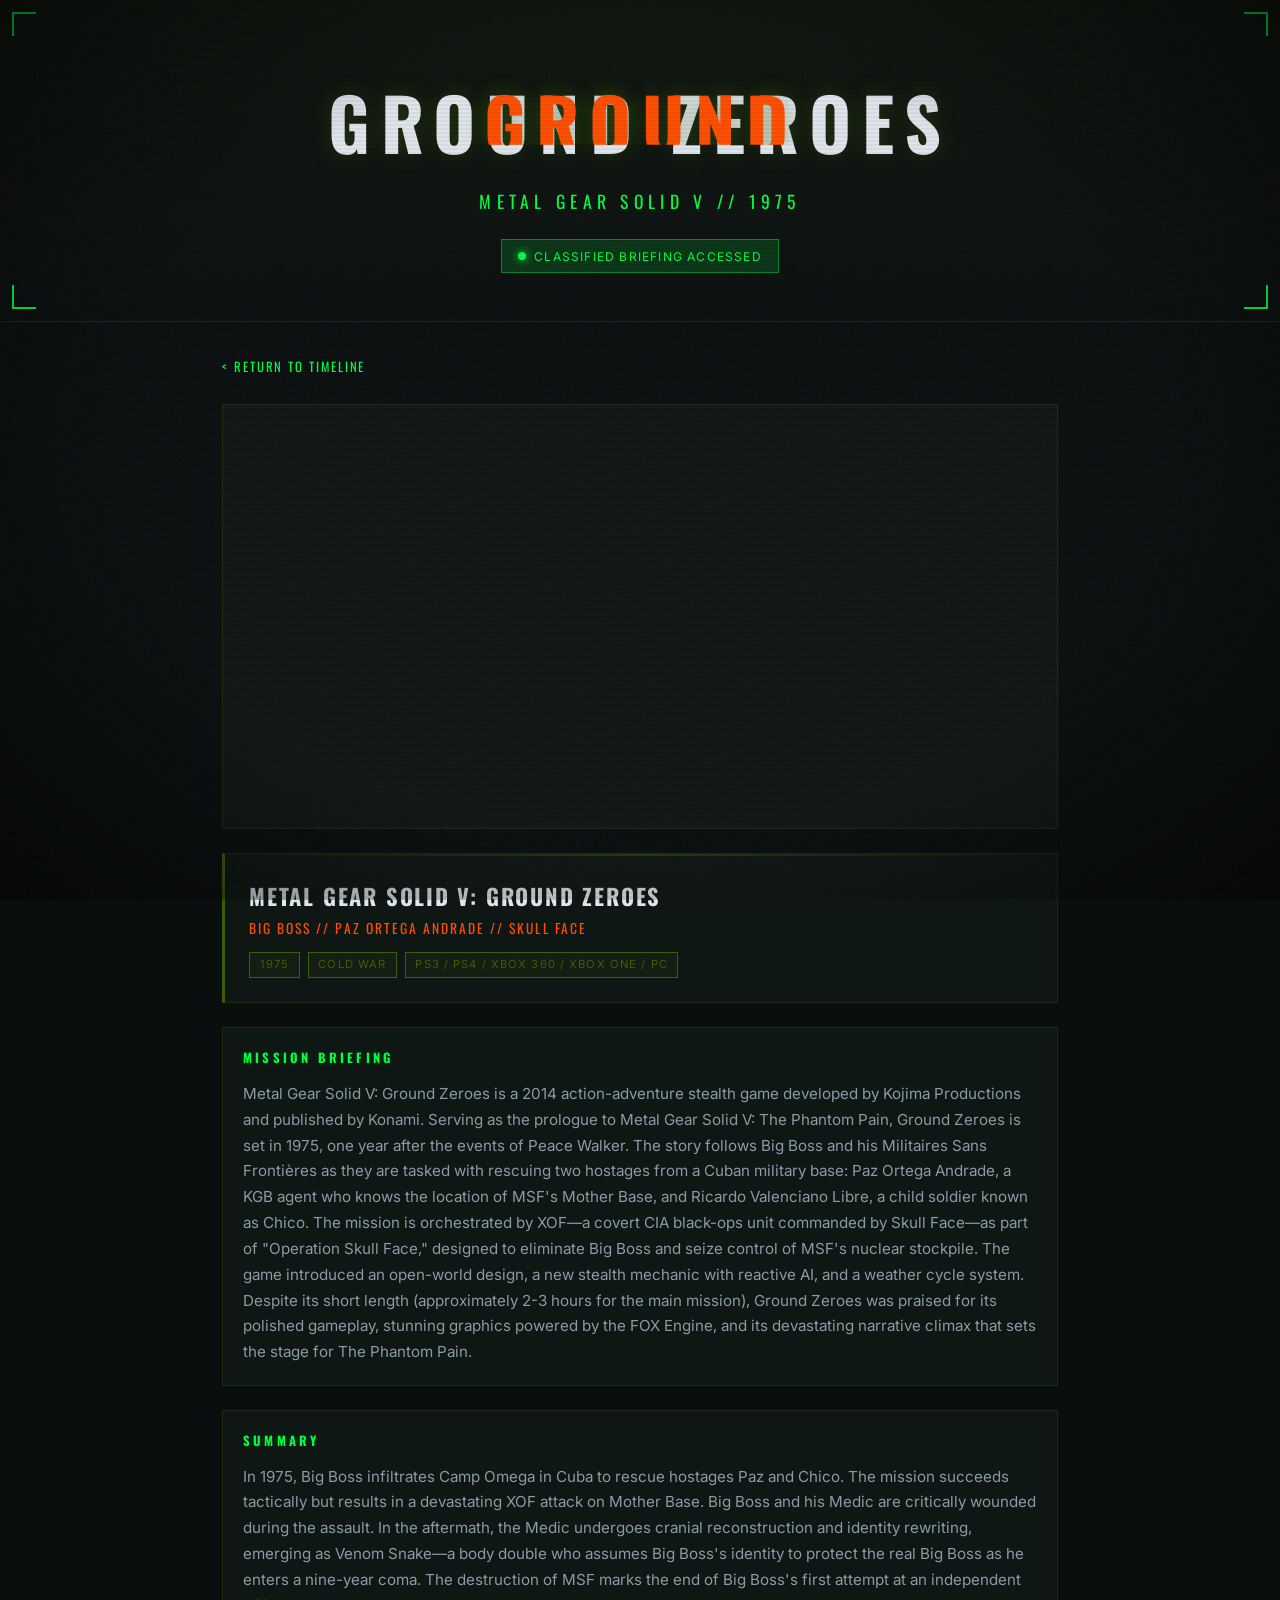
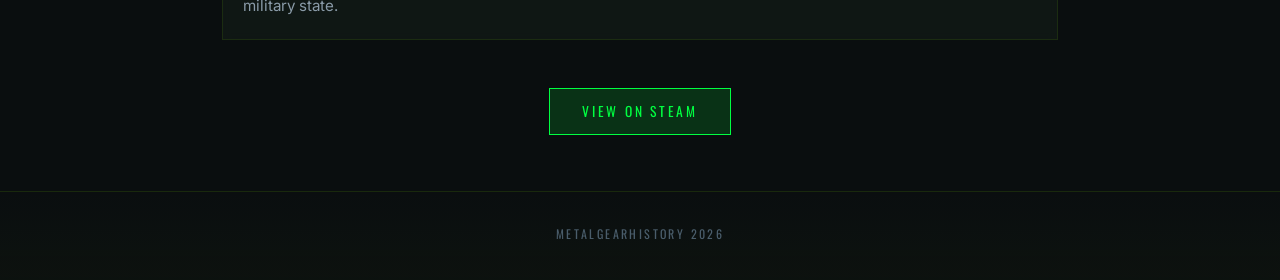
==== games/ground-zeroes.html @ 59a341e4 "Update Commit" ====
<!DOCTYPE html>
<html lang="en">
<head>
    <meta charset="UTF-8">
    <meta name="viewport" content="width=device-width, initial-scale=1.0">
    <title>Metal Gear Solid V: Ground Zeroes — MetalGearHistory</title>
    <link rel="preconnect" href="https://fonts.googleapis.com">
    <link rel="preconnect" href="https://fonts.gstatic.com" crossorigin>
    <link href="https://fonts.googleapis.com/css2?family=Oswald:wght@400;500;700&family=Inter:wght@300;400;600&display=swap" rel="stylesheet">
    <link rel="stylesheet" href="../styles.css">
</head>
<body>
    <div class="scanlines"></div>
    <div class="noise"></div>
    <div class="vignette"></div>

    <header class="hud-header" role="banner">
        <div class="hud-header__corner hud-header__corner--tl"></div>
        <div class="hud-header__corner hud-header__corner--tr"></div>
        <div class="hud-header__corner hud-header__corner--bl"></div>
        <div class="hud-header__corner hud-header__corner--br"></div>
        <div class="hud-header__content">
            <h1 class="hud-header__title" data-text="GROUND ZEROES">GROUND ZEROES</h1>
            <p class="hud-header__subtitle">METAL GEAR SOLID V // 1975</p>
            <div class="hud-header__status">
                <span class="status-dot"></span>
                <span class="status-text">CLASSIFIED BRIEFING ACCESSED</span>
            </div>
        </div>
    </header>

    <main class="game-page" role="main">
        <div class="game-page__back">
            <a href="../index.html" class="hud-link">&lt; RETURN TO TIMELINE</a>
        </div>

        <div class="game-page__content">
            <div class="game-page__trailer">
                <iframe width="100%" height="400" src="https://www.youtube.com/embed/haMLxLbN2WI" title="Metal Gear Solid V: Ground Zeroes Trailer" frameborder="0" allow="accelerometer; autoplay; clipboard-write; encrypted-media; gyroscope; picture-in-picture" allowfullscreen loading="lazy"></iframe>
            </div>

            <div class="knowledge-card">
                <h2 class="knowledge-card__title">Metal Gear Solid V: Ground Zeroes</h2>
                <p class="knowledge-card__operatives">Big Boss // Paz Ortega Andrade // Skull Face</p>
                <div class="knowledge-card__meta">
                    <span class="meta-tag meta-tag--primary">1975</span>
                    <span class="meta-tag meta-tag--primary">Cold War</span>
                    <span class="meta-tag meta-tag--primary">PS3 / PS4 / Xbox 360 / Xbox One / PC</span>
                </div>
            </div>

            <div class="game-page__section">
                <h3 class="game-page__section-title">MISSION BRIEFING</h3>
                <p class="game-page__section-text">
                    Metal Gear Solid V: Ground Zeroes is a 2014 action-adventure stealth game developed by Kojima Productions and published by Konami. Serving as the prologue to Metal Gear Solid V: The Phantom Pain, Ground Zeroes is set in 1975, one year after the events of Peace Walker. The story follows Big Boss and his Militaires Sans Frontières as they are tasked with rescuing two hostages from a Cuban military base: Paz Ortega Andrade, a KGB agent who knows the location of MSF's Mother Base, and Ricardo Valenciano Libre, a child soldier known as Chico. The mission is orchestrated by XOF—a covert CIA black-ops unit commanded by Skull Face—as part of "Operation Skull Face," designed to eliminate Big Boss and seize control of MSF's nuclear stockpile. The game introduced an open-world design, a new stealth mechanic with reactive AI, and a weather cycle system. Despite its short length (approximately 2-3 hours for the main mission), Ground Zeroes was praised for its polished gameplay, stunning graphics powered by the FOX Engine, and its devastating narrative climax that sets the stage for The Phantom Pain.
                </p>
            </div>

            <div class="game-page__section">
                <h3 class="game-page__section-title">SUMMARY</h3>
                <p class="game-page__section-text">
                    In 1975, Big Boss infiltrates Camp Omega in Cuba to rescue hostages Paz and Chico. The mission succeeds tactically but results in a devastating XOF attack on Mother Base. Big Boss and his Medic are critically wounded during the assault. In the aftermath, the Medic undergoes cranial reconstruction and identity rewriting, emerging as Venom Snake—a body double who assumes Big Boss's identity to protect the real Big Boss as he enters a nine-year coma. The destruction of MSF marks the end of Big Boss's first attempt at an independent military state.
                </p>
            </div>

            <div class="game-page__steam">
                <a href="https://store.steampowered.com/app/311340" target="_blank" rel="noopener noreferrer" class="steam-btn">
                    VIEW ON STEAM
                </a>
            </div>
        </div>
    </main>

    <footer class="hud-footer" role="contentinfo">
        <div class="hud-footer__content">
            <p class="hud-footer__text">MetalGearHistory 2026</p>
        </div>
    </footer>

    <script src="../script.js"></script>
</body>
</html>
---- styles.css ----
:root {
  --bg-primary: #0a0e0f;
  --bg-secondary: #111916;
  --bg-card: rgba(17, 25, 22, 0.85);
  --primary: #3a5f0b;
  --primary-glow: rgba(58, 95, 11, 0.4);
  --accent: #ff4d00;
  --accent-glow: rgba(255, 77, 0, 0.3);
  --hud-green: #00ff41;
  --hud-green-dim: rgba(0, 255, 65, 0.15);
  --text-primary: #e0e6ed;
  --text-secondary: #8a9ba8;
  --text-muted: #4a5d6b;
  --border: rgba(58, 95, 11, 0.3);
  --border-bright: rgba(0, 255, 65, 0.4);
  --font-heading: 'Oswald', sans-serif;
  --font-body: 'Inter', sans-serif;
  --transition-fast: 0.2s ease;
  --transition-medium: 0.4s ease;
  --transition-slow: 0.8s ease;
}

*, *::before, *::after {
  margin: 0;
  padding: 0;
  box-sizing: border-box;
}

html {
  scroll-behavior: smooth;
  scroll-snap-type: y proximity;
  background: var(--bg-primary);
  color: var(--text-primary);
  font-family: var(--font-body);
  font-size: 16px;
  line-height: 1.6;
}

body {
  min-height: 100vh;
  overflow-x: hidden;
  cursor: crosshair;
}

/* ========== OVERLAYS ========== */
.scanlines {
  position: fixed;
  inset: 0;
  pointer-events: none;
  z-index: 1000;
  background: repeating-linear-gradient(
    0deg,
    transparent,
    transparent 2px,
    rgba(0, 0, 0, 0.15) 2px,
    rgba(0, 0, 0, 0.15) 4px
  );
  opacity: 0.3;
}

.noise {
  position: fixed;
  inset: 0;
  pointer-events: none;
  z-index: 999;
  opacity: 0.05;
  background-image: url("data:image/svg+xml,%3Csvg viewBox='0 0 256 256' xmlns='http://www.w3.org/2000/svg'%3E%3Cfilter id='noise'%3E%3CfeTurbulence type='fractalNoise' baseFrequency='0.9' numOctaves='4' stitchTiles='stitch'/%3E%3C/filter%3E%3Crect width='100%25' height='100%25' filter='url(%23noise)'/%3E%3C/svg%3E");
  background-size: 256px 256px;
}

.vignette {
  position: fixed;
  inset: 0;
  pointer-events: none;
  z-index: 998;
  background: radial-gradient(ellipse at center, transparent 60%, rgba(0, 0, 0, 0.6) 100%);
}

/* ========== CURSOR ========== */
a, button, select, input, .timeline__node, .knowledge-card {
  cursor: crosshair;
}

/* ========== HUD HEADER ========== */
.hud-header {
  position: relative;
  padding: 4rem 2rem 3rem;
  text-align: center;
  background: linear-gradient(180deg, rgba(58, 95, 11, 0.1) 0%, transparent 100%);
  border-bottom: 1px solid var(--border);
  scroll-snap-align: start;
}

.hud-header__corner {
  position: absolute;
  width: 24px;
  height: 24px;
  border-color: var(--hud-green);
  border-style: solid;
  border-width: 0;
}

.hud-header__corner--tl {
  top: 12px; left: 12px;
  border-top-width: 2px;
  border-left-width: 2px;
}
.hud-header__corner--tr {
  top: 12px; right: 12px;
  border-top-width: 2px;
  border-right-width: 2px;
}
.hud-header__corner--bl {
  bottom: 12px; left: 12px;
  border-bottom-width: 2px;
  border-left-width: 2px;
}
.hud-header__corner--br {
  bottom: 12px; right: 12px;
  border-bottom-width: 2px;
  border-right-width: 2px;
}

.hud-header__title {
  font-family: var(--font-heading);
  font-size: clamp(2rem, 6vw, 4.5rem);
  font-weight: 700;
  letter-spacing: 0.15em;
  text-transform: uppercase;
  color: var(--text-primary);
  position: relative;
  display: inline-block;
  text-shadow: 0 0 20px var(--primary-glow);
}

.hud-header__title::before {
  content: attr(data-text);
  position: absolute;
  left: 2px;
  top: 0;
  color: var(--accent);
  clip-path: inset(0 0 65% 0);
  animation: glitch 3s infinite linear alternate-reverse;
}

.hud-header__subtitle {
  font-family: var(--font-heading);
  font-size: clamp(0.75rem, 2vw, 1.1rem);
  letter-spacing: 0.3em;
  color: var(--hud-green);
  margin-top: 0.5rem;
  text-transform: uppercase;
}

.hud-header__status {
  display: inline-flex;
  align-items: center;
  gap: 0.5rem;
  margin-top: 1.5rem;
  padding: 0.4rem 1rem;
  border: 1px solid var(--border-bright);
  background: var(--hud-green-dim);
  font-family: var(--font-body);
  font-size: 0.75rem;
  letter-spacing: 0.1em;
  color: var(--hud-green);
  text-transform: uppercase;
}

.status-dot {
  width: 8px;
  height: 8px;
  border-radius: 50%;
  background: var(--hud-green);
  box-shadow: 0 0 8px var(--hud-green);
  animation: pulse 2s infinite;
}

/* ========== FILTER BAR ========== */
.filter-bar {
  display: flex;
  flex-wrap: wrap;
  gap: 1rem;
  align-items: flex-end;
  justify-content: center;
  padding: 1.5rem 2rem;
  background: rgba(10, 14, 15, 0.9);
  border-bottom: 1px solid var(--border);
  position: sticky;
  top: 0;
  z-index: 100;
  backdrop-filter: blur(8px);
}

.filter-bar__group {
  display: flex;
  flex-direction: column;
  gap: 0.35rem;
  min-width: 140px;
}

.filter-bar__group--search {
  flex: 1;
  min-width: 220px;
  max-width: 400px;
}

.filter-bar__label {
  font-family: var(--font-heading);
  font-size: 0.7rem;
  letter-spacing: 0.2em;
  color: var(--text-muted);
  text-transform: uppercase;
}

.hud-select,
.hud-input {
  background: var(--bg-secondary);
  border: 1px solid var(--border);
  color: var(--text-primary);
  padding: 0.6rem 1rem;
  font-family: var(--font-body);
  font-size: 0.85rem;
  letter-spacing: 0.05em;
  transition: border-color var(--transition-fast), box-shadow var(--transition-fast);
  appearance: none;
  outline: none;
}

.hud-select {
  background-image: url("data:image/svg+xml,%3Csvg xmlns='http://www.w3.org/2000/svg' width='12' height='12' viewBox='0 0 12 12'%3E%3Cpath d='M6 8L1 3h10z' fill='%2300ff41'/%3E%3C/svg%3E");
  background-repeat: no-repeat;
  background-position: right 0.75rem center;
  padding-right: 2rem;
}

.hud-input {
  width: 100%;
}

.hud-select:focus,
.hud-input:focus {
  border-color: var(--hud-green);
  box-shadow: 0 0 0 2px var(--hud-green-dim), inset 0 0 8px var(--hud-green-dim);
}

/* ========== TIMELINE ========== */
.timeline {
  position: relative;
  padding: 2rem 0 4rem;
  scroll-snap-type: y proximity;
}

.timeline__rail {
  position: absolute;
  left: 50%;
  top: 0;
  bottom: 0;
  width: 2px;
  background: linear-gradient(180deg, transparent 0%, var(--primary) 10%, var(--primary) 90%, transparent 100%);
  transform: translateX(-50%);
  opacity: 0.5;
}

.timeline__nodes {
  position: relative;
  max-width: 1200px;
  margin: 0 auto;
  padding: 0 2rem;
  display: flex;
  flex-direction: column;
  gap: 6rem;
}

/* ========== TIMELINE NODE ========== */
.timeline__node {
  position: relative;
  display: grid;
  grid-template-columns: 1fr 1fr;
  gap: 3rem;
  align-items: center;
  opacity: 0;
  transform: translateY(40px);
  transition: opacity var(--transition-slow), transform var(--transition-slow);
  scroll-snap-align: start;
}

.timeline__node.is-visible {
  opacity: 1;
  transform: translateY(0);
}

.timeline__node::before {
  content: '';
  position: absolute;
  left: 50%;
  top: 50%;
  width: 16px;
  height: 16px;
  background: var(--bg-primary);
  border: 2px solid var(--hud-green);
  border-radius: 50%;
  transform: translate(-50%, -50%);
  box-shadow: 0 0 12px var(--hud-green);
  z-index: 2;
  transition: transform var(--transition-fast), box-shadow var(--transition-fast);
}

.timeline__node:hover::before {
  transform: translate(-50%, -50%) scale(1.3);
  box-shadow: 0 0 20px var(--hud-green);
}

.timeline__node:nth-child(even) .knowledge-card {
  order: 2;
}

.timeline__node:nth-child(even) .node-marker {
  order: 1;
}

/* ========== NODE MARKER ========== */
.node-marker {
  display: flex;
  flex-direction: column;
  align-items: center;
  gap: 0.5rem;
  text-align: center;
}

.node-marker__year {
  font-family: var(--font-heading);
  font-size: clamp(2rem, 4vw, 3.5rem);
  font-weight: 700;
  color: var(--hud-green);
  text-shadow: 0 0 15px var(--hud-green-dim);
  letter-spacing: 0.1em;
}

.node-marker__era {
  font-family: var(--font-heading);
  font-size: 0.8rem;
  letter-spacing: 0.25em;
  color: var(--text-secondary);
  text-transform: uppercase;
  padding: 0.3rem 0.8rem;
  border: 1px solid var(--border);
  background: var(--bg-card);
}

/* ========== KNOWLEDGE CARD ========== */
.knowledge-card {
  background: var(--bg-card);
  border: 1px solid var(--border);
  border-left: 3px solid var(--primary);
  padding: 1.5rem;
  position: relative;
  overflow: hidden;
  transition: border-color var(--transition-fast), box-shadow var(--transition-fast);
  backdrop-filter: blur(4px);
}

.knowledge-card::before {
  content: '';
  position: absolute;
  top: 0;
  left: 0;
  right: 0;
  height: 2px;
  background: linear-gradient(90deg, transparent, var(--primary), transparent);
  opacity: 0.5;
}

.knowledge-card:hover {
  border-color: var(--border-bright);
  box-shadow: 0 0 30px var(--primary-glow), inset 0 0 20px rgba(0, 255, 65, 0.03);
}

.knowledge-card__image {
  width: 100%;
  height: 200px;
  object-fit: cover;
  margin-bottom: 1rem;
  border: 1px solid var(--border);
  filter: grayscale(30%) contrast(1.1);
  transition: filter var(--transition-medium);
}

.knowledge-card:hover .knowledge-card__image {
  filter: grayscale(0%) contrast(1.15);
}

.knowledge-card__title {
  font-family: var(--font-heading);
  font-size: 1.4rem;
  font-weight: 700;
  color: var(--text-primary);
  margin-bottom: 0.25rem;
  text-transform: uppercase;
  letter-spacing: 0.08em;
}

.knowledge-card__operatives {
  font-family: var(--font-heading);
  font-size: 0.85rem;
  color: var(--accent);
  letter-spacing: 0.15em;
  text-transform: uppercase;
  margin-bottom: 0.75rem;
}

.knowledge-card__summary {
  font-size: 0.95rem;
  color: var(--text-secondary);
  line-height: 1.7;
  margin-bottom: 1rem;
}

.knowledge-card__meta {
  display: flex;
  flex-wrap: wrap;
  gap: 0.5rem;
}

.meta-tag {
  display: inline-block;
  padding: 0.2rem 0.6rem;
  font-size: 0.7rem;
  letter-spacing: 0.1em;
  text-transform: uppercase;
  border: 1px solid var(--border);
  color: var(--text-muted);
  background: rgba(0, 0, 0, 0.3);
}

.meta-tag--primary {
  border-color: var(--primary);
  color: var(--primary);
  background: rgba(58, 95, 11, 0.1);
}

/* ========== VIEW TOGGLES ========== */
.filter-bar__group--view {
  flex-direction: row;
  align-items: center;
  gap: 0.5rem;
  min-width: auto;
}

.view-btn {
  background: var(--bg-secondary);
  border: 1px solid var(--border);
  color: var(--text-muted);
  padding: 0.5rem 1rem;
  font-family: var(--font-heading);
  font-size: 0.75rem;
  letter-spacing: 0.15em;
  text-transform: uppercase;
  transition: all var(--transition-fast);
}

.view-btn:hover {
  border-color: var(--hud-green);
  color: var(--text-primary);
  box-shadow: 0 0 10px var(--hud-green-dim);
}

.view-btn--active {
  background: var(--hud-green-dim);
  border-color: var(--hud-green);
  color: var(--hud-green);
  box-shadow: 0 0 12px var(--hud-green-dim);
}

/* ========== STRATEGIC OVERVIEW ========== */
#timeline-view,
#strategic-view {
  display: none;
}

#timeline-view:not([hidden]),
#strategic-view:not([hidden]) {
  display: block !important;
}

.strategic-view {
  max-width: 1200px;
  margin: 0 auto;
  padding: 2rem;
}

.strategic-content {
  display: flex;
  flex-direction: column;
  gap: 3rem;
}

.strategic-section {
  border: 1px solid var(--border);
  background: var(--bg-card);
  padding: 1.5rem;
  backdrop-filter: blur(4px);
}

.strategic-section__title {
  font-family: var(--font-heading);
  font-size: 1.3rem;
  letter-spacing: 0.15em;
  color: var(--hud-green);
  margin-bottom: 0.25rem;
  text-transform: uppercase;
  text-shadow: 0 0 10px var(--hud-green-dim);
}

.strategic-section__subtitle {
  font-size: 0.8rem;
  color: var(--text-muted);
  margin-bottom: 1.5rem;
  letter-spacing: 0.1em;
  text-transform: uppercase;
}

.strategic-block {
  margin-bottom: 2rem;
  padding: 1rem;
  border-left: 3px solid var(--primary);
  background: rgba(0, 0, 0, 0.2);
}

.strategic-block__title {
  font-family: var(--font-heading);
  font-size: 1rem;
  letter-spacing: 0.2em;
  color: var(--accent);
  margin-bottom: 1rem;
  text-transform: uppercase;
}

.strategic-block__timeline {
  display: flex;
  flex-direction: column;
  gap: 1rem;
}

.strategic-entry {
  padding: 0.75rem;
  border: 1px solid var(--border);
  background: rgba(10, 14, 15, 0.6);
  transition: border-color var(--transition-fast), box-shadow var(--transition-fast);
}

.strategic-entry:hover {
  border-color: var(--border-bright);
  box-shadow: 0 0 15px var(--primary-glow);
}

.strategic-entry__header {
  display: flex;
  flex-wrap: wrap;
  align-items: center;
  gap: 0.75rem;
  margin-bottom: 0.5rem;
}

.strategic-entry__year {
  font-family: var(--font-heading);
  font-size: 1.2rem;
  font-weight: 700;
  color: var(--hud-green);
  letter-spacing: 0.1em;
}

.strategic-entry__title {
  font-family: var(--font-heading);
  font-size: 0.9rem;
  color: var(--text-primary);
  text-transform: uppercase;
  letter-spacing: 0.08em;
  flex: 1;
}

.strategic-entry__conflict {
  font-size: 0.7rem;
  color: var(--text-muted);
  letter-spacing: 0.1em;
  text-transform: uppercase;
  padding: 0.2rem 0.5rem;
  border: 1px solid var(--border);
}

.strategic-entry__personnel {
  display: flex;
  flex-wrap: wrap;
  gap: 0.4rem;
  margin-bottom: 0.75rem;
}

.strategic-entry__person {
  font-size: 0.75rem;
  color: var(--accent);
  letter-spacing: 0.1em;
  text-transform: uppercase;
}

.strategic-entry__dossier {
  display: flex;
  flex-direction: column;
  gap: 0.5rem;
  padding: 0.75rem;
  background: rgba(0, 0, 0, 0.3);
  border: 1px solid var(--border);
}

.strategic-entry__section {
  font-size: 0.85rem;
  color: var(--text-secondary);
  line-height: 1.6;
}

.strategic-entry__section strong {
  color: var(--hud-green);
  font-family: var(--font-heading);
  letter-spacing: 0.1em;
  text-transform: uppercase;
  font-size: 0.75rem;
  display: inline-block;
  margin-right: 0.5rem;
}

.strategic-entry__section--citation {
  border-top: 1px solid var(--border);
  padding-top: 0.5rem;
  margin-top: 0.25rem;
}

.strategic-entry__section code {
  color: var(--hud-green);
  font-family: 'Courier New', monospace;
  font-size: 0.8rem;
}

/* ========== DOSSIER TOGGLE ========== */
.dossier-toggle {
  display: inline-flex;
  align-items: center;
  gap: 0.5rem;
  margin-top: 1rem;
  padding: 0.5rem 1rem;
  background: transparent;
  border: 1px solid var(--border);
  color: var(--hud-green);
  font-family: var(--font-heading);
  font-size: 0.75rem;
  letter-spacing: 0.15em;
  text-transform: uppercase;
  transition: all var(--transition-fast);
}

.dossier-toggle:hover {
  background: var(--hud-green-dim);
  border-color: var(--hud-green);
  box-shadow: 0 0 12px var(--hud-green-dim);
}

.dossier-toggle__icon {
  color: var(--hud-green);
}

.knowledge-card__dossier {
  margin-top: 1rem;
  padding: 1rem;
  border: 1px solid var(--border);
  background: rgba(0, 0, 0, 0.3);
  display: none;
}

.knowledge-card__dossier[hidden] {
  display: none;
}

.knowledge-card__dossier:not([hidden]) {
  display: block;
  animation: fadeIn 0.3s ease;
}

@keyframes fadeIn {
  from { opacity: 0; transform: translateY(-5px); }
  to { opacity: 1; transform: translateY(0); }
}

.dossier-section {
  margin-bottom: 1rem;
}

.dossier-section:last-child {
  margin-bottom: 0;
}

.dossier-section__title {
  font-family: var(--font-heading);
  font-size: 0.75rem;
  letter-spacing: 0.2em;
  color: var(--hud-green);
  text-transform: uppercase;
  margin-bottom: 0.4rem;
  text-shadow: 0 0 8px var(--hud-green-dim);
}

.dossier-section__content {
  font-size: 0.85rem;
  color: var(--text-secondary);
  line-height: 1.7;
}

.dossier-section__content--source {
  color: var(--text-primary);
  font-style: italic;
}

.dossier-citation {
  font-family: 'Courier New', monospace;
  font-size: 0.8rem;
  color: var(--hud-green);
  padding: 0.5rem;
  background: rgba(0, 255, 65, 0.05);
  border: 1px solid var(--border);
  display: inline-block;
  letter-spacing: 0.05em;
}

/* ========== HUD FOOTER ========== */
.hud-footer {
  padding: 2rem;
  text-align: center;
  border-top: 1px solid var(--border);
  background: linear-gradient(0deg, rgba(58, 95, 11, 0.05) 0%, transparent 100%);
}

.hud-footer__text {
  font-family: var(--font-heading);
  font-size: 0.75rem;
  letter-spacing: 0.2em;
  color: var(--text-muted);
  text-transform: uppercase;
  margin-bottom: 0.3rem;
}

/* ========== ANIMATIONS ========== */
@keyframes glitch {
  0% { clip-path: inset(40% 0 61% 0); transform: translate(-2px, 2px); }
  20% { clip-path: inset(92% 0 1% 0); transform: translate(1px, -1px); }
  40% { clip-path: inset(43% 0 1% 0); transform: translate(-1px, 2px); }
  60% { clip-path: inset(25% 0 58% 0); transform: translate(2px, 1px); }
  80% { clip-path: inset(54% 0 7% 0); transform: translate(-2px, -1px); }
  100% { clip-path: inset(58% 0 43% 0); transform: translate(1px, 2px); }
}

@keyframes pulse {
  0%, 100% { opacity: 1; }
  50% { opacity: 0.4; }
}

/* ========== RESPONSIVE ========== */
@media (max-width: 900px) {
  .timeline__node {
    grid-template-columns: 1fr;
    gap: 1.5rem;
  }

  .timeline__node::before {
    left: 1.5rem;
    top: 2rem;
  }

  .timeline__rail {
    left: 1.5rem;
  }

  .timeline__node:nth-child(even) .knowledge-card {
    order: unset;
  }

  .timeline__node:nth-child(even) .node-marker {
    order: unset;
  }

  .node-marker {
    flex-direction: row;
    justify-content: flex-start;
    padding-left: 3rem;
    text-align: left;
  }

  .knowledge-card {
    margin-left: 3rem;
  }

  .filter-bar {
    flex-direction: column;
    align-items: stretch;
  }

  .filter-bar__group--search {
    max-width: none;
  }

  .filter-bar__group--view {
    justify-content: center;
  }

  .strategic-entry__header {
    flex-direction: column;
    align-items: flex-start;
  }
}

@media (max-width: 600px) {
  html {
    font-size: 14px;
  }

  .hud-header {
    padding: 3rem 1rem 2rem;
  }

  .timeline__nodes {
    padding: 0 1rem;
    gap: 4rem;
  }

  .timeline__node::before {
    left: 1rem;
    width: 12px;
    height: 12px;
  }

  .timeline__rail {
    left: 1rem;
  }

  .node-marker {
    padding-left: 2.5rem;
  }

  .knowledge-card {
    margin-left: 2.5rem;
    padding: 1rem;
  }

  .strategic-view {
    padding: 1rem;
  }

  .strategic-section {
    padding: 1rem;
  }

  .strategic-block {
    padding: 0.75rem;
  }

  .view-btn {
    padding: 0.4rem 0.75rem;
    font-size: 0.7rem;
  }
}

/* ========== UTILITY ========== */
.sr-only {
  position: absolute;
  width: 1px;
  height: 1px;
  padding: 0;
  margin: -1px;
  overflow: hidden;
  clip: rect(0, 0, 0, 0);
  white-space: nowrap;
  border-width: 0;
}

/* Loading shimmer for images */
.knowledge-card__image-placeholder {
  width: 100%;
  height: 200px;
  background: linear-gradient(90deg, var(--bg-secondary) 25%, var(--bg-card) 50%, var(--bg-secondary) 75%);
  background-size: 200% 100%;
  animation: shimmer 1.5s infinite;
  margin-bottom: 1rem;
  border: 1px solid var(--border);
}

@keyframes shimmer {
  0% { background-position: 200% 0; }
  100% { background-position: -200% 0; }
}

/* No results state */
.no-results {
  text-align: center;
  padding: 4rem 2rem;
  color: var(--text-muted);
}

.no-results__title {
  font-family: var(--font-heading);
  font-size: 1.5rem;
  letter-spacing: 0.1em;
  margin-bottom: 0.5rem;
}

.no-results__text {
  font-size: 0.9rem;
  color: var(--text-secondary);
}

/* ========== GAME NAVIGATION ========== */
.game-nav {
  padding: 1.5rem 2rem;
  background: rgba(10, 14, 15, 0.95);
  border-bottom: 1px solid var(--border);
  text-align: center;
}

.game-nav__title {
  font-family: var(--font-heading);
  font-size: 0.75rem;
  letter-spacing: 0.3em;
  color: var(--text-muted);
  text-transform: uppercase;
  margin-bottom: 0.75rem;
}

.game-nav__links {
  display: flex;
  flex-wrap: wrap;
  gap: 0.5rem;
  justify-content: center;
}

.game-nav__link {
  padding: 0.4rem 0.8rem;
  border: 1px solid var(--border);
  color: var(--text-secondary);
  font-family: var(--font-heading);
  font-size: 0.7rem;
  letter-spacing: 0.12em;
  text-transform: uppercase;
  text-decoration: none;
  transition: all var(--transition-fast);
  cursor: crosshair;
}

.game-nav__link:hover {
  border-color: var(--hud-green);
  color: var(--hud-green);
  box-shadow: 0 0 10px var(--hud-green-dim);
}

/* ========== GAME PAGE ========== */
.game-page {
  max-width: 900px;
  margin: 0 auto;
  padding: 2rem;
}

.game-page__back {
  margin-bottom: 1.5rem;
}

.hud-link {
  color: var(--hud-green);
  font-family: var(--font-heading);
  font-size: 0.8rem;
  letter-spacing: 0.15em;
  text-transform: uppercase;
  text-decoration: none;
  transition: text-shadow var(--transition-fast);
  cursor: crosshair;
}

.hud-link:hover {
  text-shadow: 0 0 10px var(--hud-green-dim);
}

.game-page__content {
  display: flex;
  flex-direction: column;
  gap: 1.5rem;
}

.game-page__trailer {
  border: 1px solid var(--border);
  background: var(--bg-card);
  padding: 0.5rem;
}

.game-page__section {
  padding: 1.25rem;
  border: 1px solid var(--border);
  background: var(--bg-card);
  backdrop-filter: blur(4px);
}

.game-page__section-title {
  font-family: var(--font-heading);
  font-size: 0.8rem;
  letter-spacing: 0.25em;
  color: var(--hud-green);
  text-transform: uppercase;
  margin-bottom: 0.75rem;
  text-shadow: 0 0 8px var(--hud-green-dim);
}

.game-page__section-text {
  font-size: 0.95rem;
  color: var(--text-secondary);
  line-height: 1.7;
}

.game-page__steam {
  text-align: center;
  padding: 1.5rem;
}

.steam-btn {
  display: inline-block;
  padding: 0.75rem 2rem;
  background: var(--hud-green-dim);
  border: 1px solid var(--hud-green);
  color: var(--hud-green);
  font-family: var(--font-heading);
  font-size: 0.85rem;
  letter-spacing: 0.2em;
  text-transform: uppercase;
  text-decoration: none;
  transition: all var(--transition-fast);
  cursor: crosshair;
}

.steam-btn:hover {
  background: var(--hud-green);
  color: var(--bg-primary);
  box-shadow: 0 0 20px var(--hud-green-dim);
}

.game-page__steam-note {
  font-size: 0.75rem;
  color: var(--text-muted);
  margin-top: 0.75rem;
  letter-spacing: 0.1em;
  text-transform: uppercase;
}

@media (max-width: 600px) {
  .game-nav {
    padding: 1rem;
  }

  .game-nav__links {
    gap: 0.4rem;
  }

  .game-nav__link {
    padding: 0.3rem 0.6rem;
    font-size: 0.65rem;
  }

  .game-page {
    padding: 1rem;
  }

  .game-page__trailer {
    padding: 0;
  }

  .game-page__trailer iframe {
    height: 200px;
  }

  .game-page__section {
    padding: 1rem;
  }
}
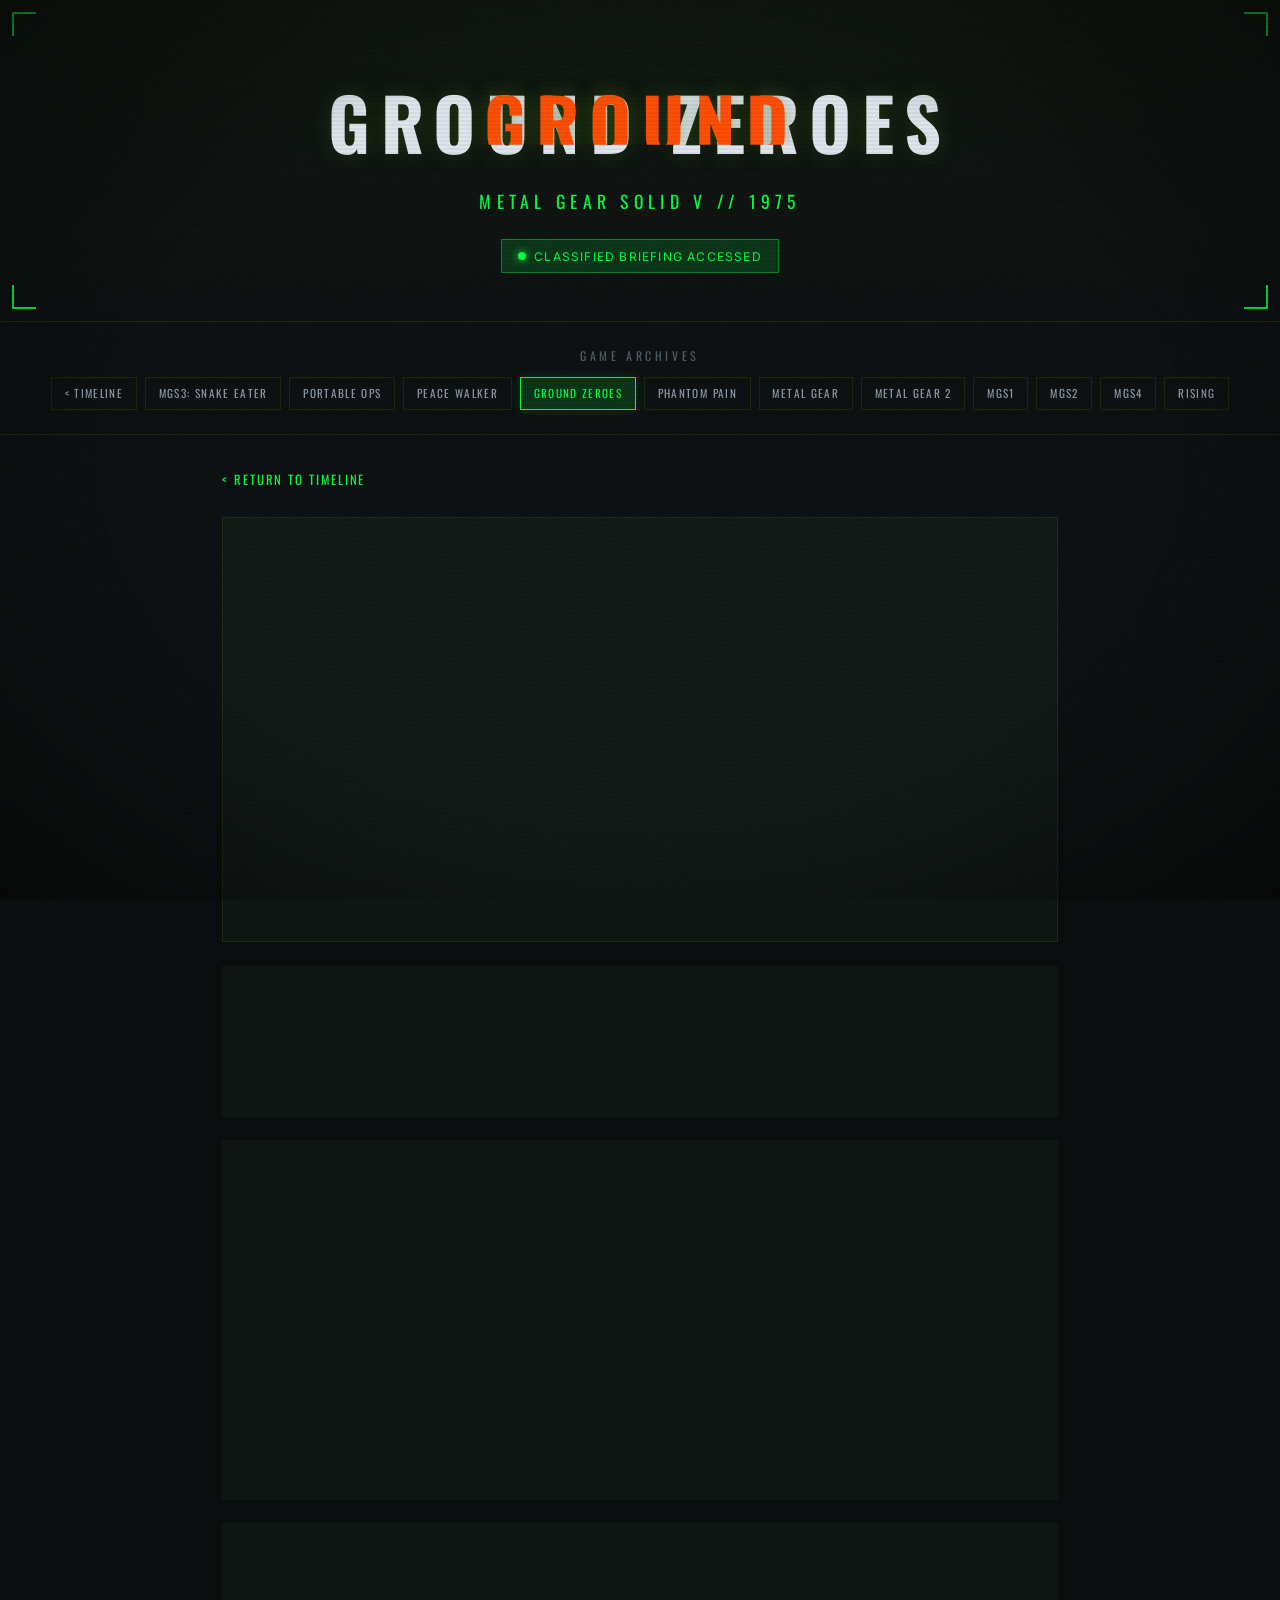
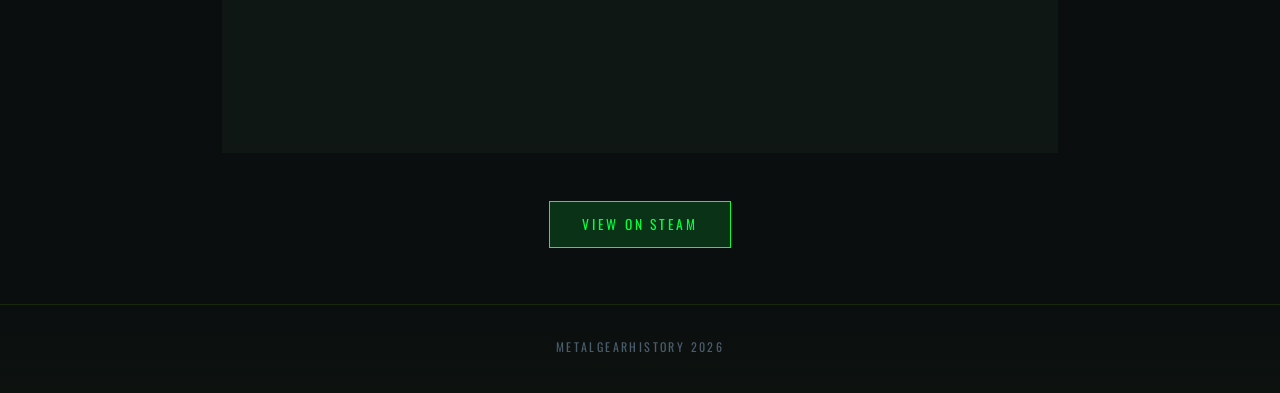
==== commit df98e4f0: "Update All but Images for Timeline Cards" ====
--- a/games/ground-zeroes.html
+++ b/games/ground-zeroes.html
@@ -28,6 +28,24 @@
             </div>
         </div>
     </header>
+
+    <nav class="game-nav" role="navigation" aria-label="Game pages">
+        <div class="game-nav__title">GAME ARCHIVES</div>
+        <div class="game-nav__links">
+            <a href="../index.html" class="game-nav__link">&lt; TIMELINE</a>
+            <a href="mgs3-snake-eater.html" class="game-nav__link">MGS3: Snake Eater</a>
+            <a href="portable-ops.html" class="game-nav__link">Portable Ops</a>
+            <a href="peace-walker.html" class="game-nav__link">Peace Walker</a>
+            <a href="ground-zeroes.html" class="game-nav__link game-nav__link--active">Ground Zeroes</a>
+            <a href="phantom-pain.html" class="game-nav__link">Phantom Pain</a>
+            <a href="metal-gear.html" class="game-nav__link">Metal Gear</a>
+            <a href="metal-gear-2.html" class="game-nav__link">Metal Gear 2</a>
+            <a href="metal-gear-solid-1.html" class="game-nav__link">MGS1</a>
+            <a href="metal-gear-solid-2.html" class="game-nav__link">MGS2</a>
+            <a href="metal-gear-solid-4.html" class="game-nav__link">MGS4</a>
+            <a href="rising-revengeance.html" class="game-nav__link">Rising</a>
+        </div>
+    </nav>
 
     <main class="game-page" role="main">
         <div class="game-page__back">
--- a/styles.css
+++ b/styles.css
@@ -247,7 +247,7 @@
 /* ========== TIMELINE ========== */
 .timeline {
   position: relative;
-  padding: 2rem 0 4rem;
+  padding: 2rem 0 2rem;
   scroll-snap-type: y proximity;
 }
 
@@ -270,6 +270,10 @@
   display: flex;
   flex-direction: column;
   gap: 6rem;
+}
+
+.timeline__node:last-child {
+  margin-bottom: 6rem;
 }
 
 /* ========== TIMELINE NODE ========== */
@@ -956,6 +960,13 @@
   box-shadow: 0 0 10px var(--hud-green-dim);
 }
 
+.game-nav__link--active {
+  border-color: var(--hud-green);
+  color: var(--hud-green);
+  background: var(--hud-green-dim);
+  box-shadow: 0 0 10px var(--hud-green-dim);
+}
+
 /* ========== GAME PAGE ========== */
 .game-page {
   max-width: 900px;
